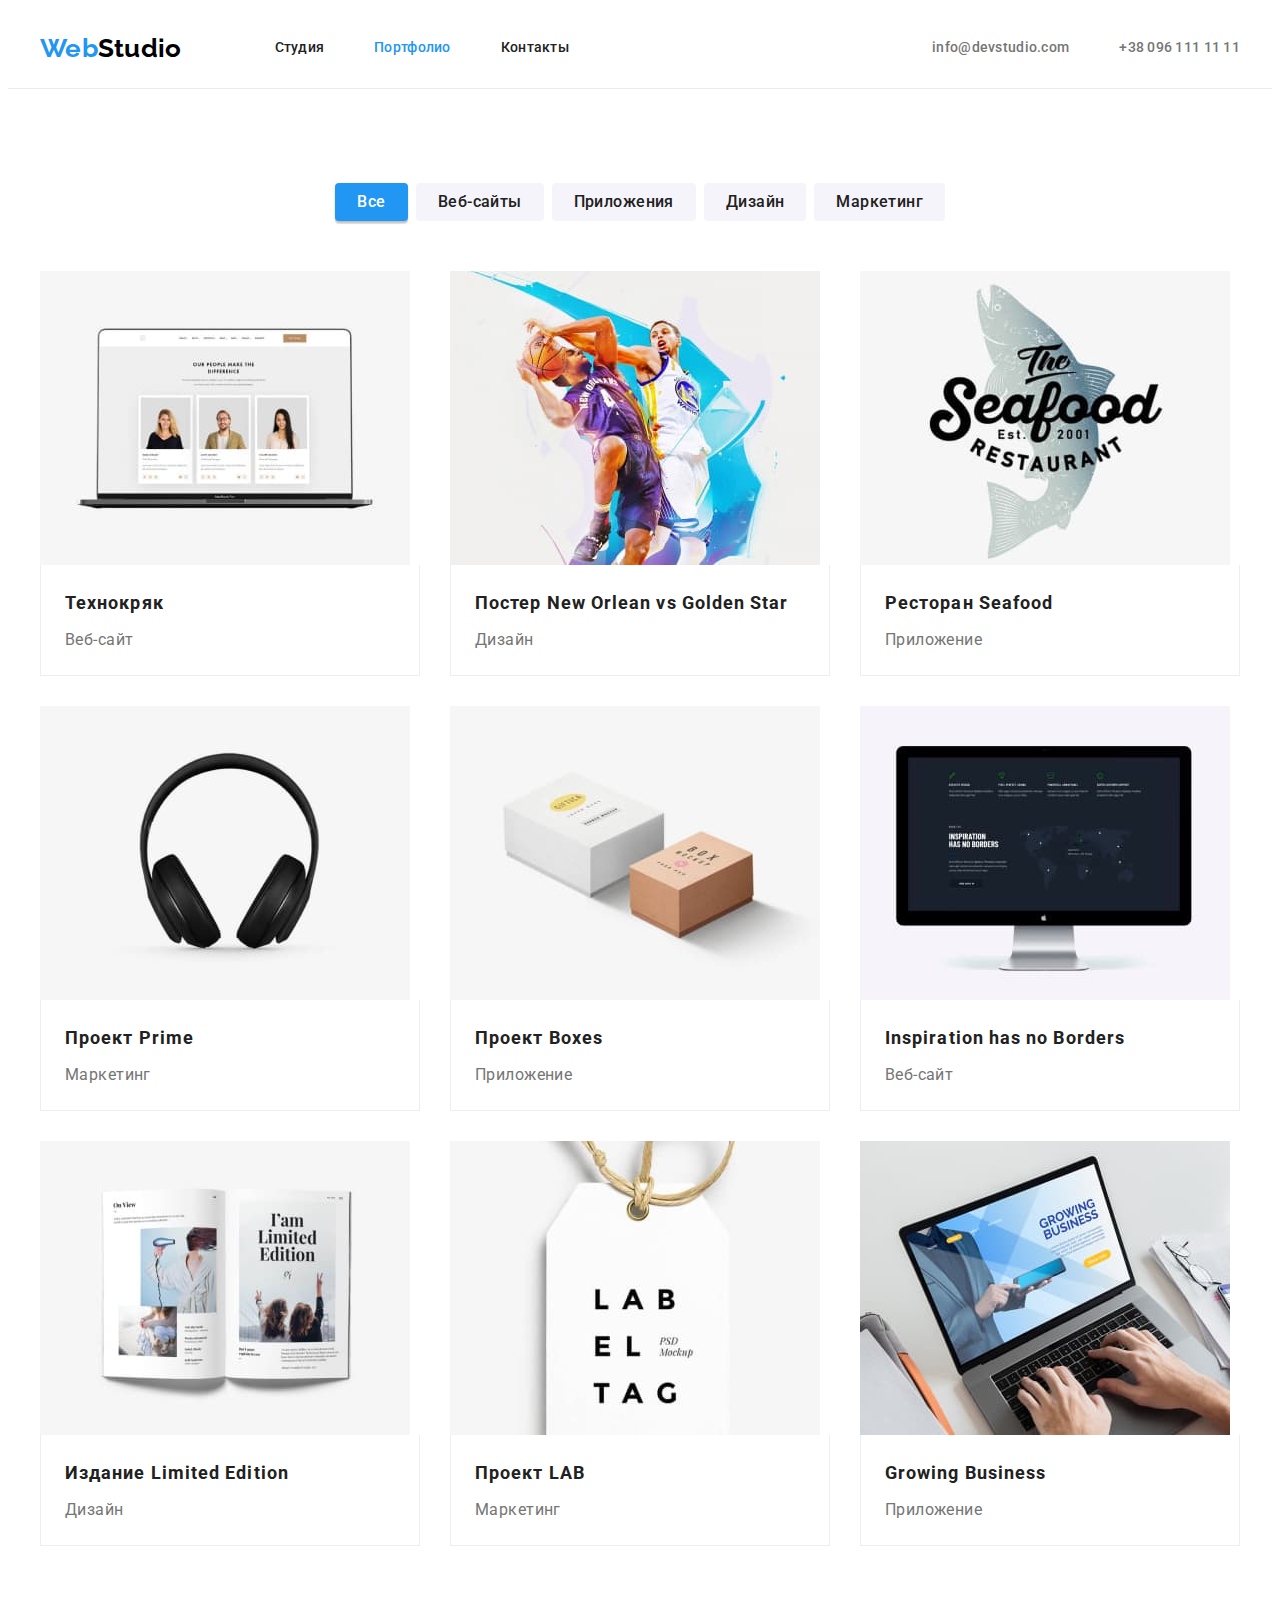
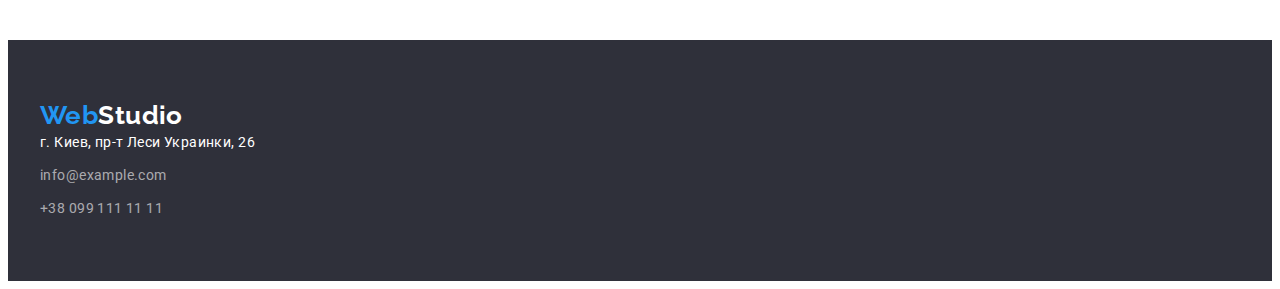
==== portfolio.html @ 8bc89516 "Initial commit" ====
<!DOCTYPE html>
<html lang="ru">
  <head>
    <meta charset="UTF-8" />
    <meta http-equiv="X-UA-Compatible" content="IE=edge" />
    <meta name="viewport" content="width=device-width, initial-scale=1.0" />
    <title>Портфолио</title>
    <!-- FONTS -->
    <link rel="preconnect" href="https://fonts.googleapis.com" />
    <link rel="preconnect" href="https://fonts.gstatic.com" crossorigin />
    <link
      href="https://fonts.googleapis.com/css2?family=Raleway:wght@700&family=Roboto:wght@400;500;700;900&display=swap"
      rel="stylesheet"
    />
    <!-- NORMALIZATION -->
    <link
      rel="stylesheet"
      href="https://cdnjs.cloudflare.com/ajax/libs/modern-normalize/1.1.0/modern-normalize.min.css"
      integrity="sha512-wpPYUAdjBVSE4KJnH1VR1HeZfpl1ub8YT/NKx4PuQ5NmX2tKuGu6U/JRp5y+Y8XG2tV+wKQpNHVUX03MfMFn9Q=="
      crossorigin="anonymous"
      referrerpolicy="no-referrer"
    />
    <!-- CSS -->
    <link rel="stylesheet" href="./css/styles.css" />
    <!-- JS -->
    <script src="./js/script.js" defer></script>
  </head>
  <body>
    <!-- HEADER -->
    <header class="header">
      <div class="container">
        <!-- NAVIGATION -->
        <nav class="header-nav">
          <a class="logo clean-link" href="./index.html" lang="en"
            ><span class="text-accent-light-color">Web</span>Studio</a
          >
          <ul class="pages-list unmarked-list">
            <li class="item studio-page">
              <a class="clean-link interactive-link" href="./index.html">Студия</a>
            </li>
            <li class="item portfolio-page">
              <a class="clean-link interactive-link text-accent-light-color" href="./portfolio.html"
                >Портфолио</a
              >
            </li>
            <li class="item contacts-page">
              <a class="clean-link interactive-link" href="">Контакты</a>
            </li>
          </ul>
        </nav>

        <!-- CONTACTS -->
        <ul class="header-contacts unmarked-list">
          <li class="item">
            <a class="mail-link clean-link interactive-link" href="mailto:info@devstudio.com"
              >info@devstudio.com</a
            >
          </li>
          <li class="item">
            <a class="phone-link clean-link interactive-link" href="tel:+380961111111"
              >+38 096 111 11 11</a
            >
          </li>
        </ul>
      </div>
    </header>

    <!-- MAIN -->
    <main>
      <!-- Portfolio section -->
      <section class="section-portfolio section">
        <div class="container">
          <!-- HERO -->
          <h1 hidden>Портфолио</h1>
          <!-- filters -->
          <ul class="filters-list unmarked-list">
            <li class="item filter-all">
              <button id="all-filter-button" class="button active-filter" type="button">Все</button>
            </li>

            <li class="item filter-sites">
              <button id="web-filter-button" class="button" type="button">Веб-сайты</button>
            </li>

            <li class="item filter-applications">
              <button id="app-filter-button" class="button" type="button">Приложения</button>
            </li>

            <li class="item filter-design">
              <button id="design-filter-button" class="button" type="button">Дизайн</button>
            </li>

            <li class="item filter-marketing">
              <button id="marketing-filter-button" class="button" type="button">Маркетинг</button>
            </li>
          </ul>
          <!-- Cards -->
          <ul class="portfolio-cards unmarked-list">
            <li class="card web-card">
              <a class="card-link clean-link" href="./">
                <div class="img-wrapper">
                  <img
                    class="card-img"
                    src="./images/portfolio/technocrack.jpg"
                    alt="Ноутбук с открытой страницой веб-сайта в браузере"
                    width="370"
                    height="294"
                  />
                </div>
                <div class="card-text-wrapper">
                  <h2 class="subtitle">Технокряк</h2>
                  <p class="description-type">Веб-сайт</p>
                </div>
              </a>
            </li>
            <li class="card design-card">
              <a class="card-link clean-link" href="./">
                <div class="img-wrapper">
                  <img
                    class="card-img"
                    src="./images/portfolio/basketball-players.jpg"
                    alt="Двое баскетболистов борются за мяч"
                    width="370"
                    height="294"
                  />
                </div>
                <div class="card-text-wrapper">
                  <h2 class="subtitle">Постер <span lang="en">New Orlean vs Golden Star</span></h2>
                  <p class="description-type">Дизайн</p>
                </div>
              </a>
            </li>
            <li class="card app-card">
              <a class="card-link clean-link" href="./">
                <div class="img-wrapper">
                  <img
                    class="card-img"
                    src="./images/portfolio/seafood.jpg"
                    alt="Название-логотип ресторана на фоне силуэта рыбы"
                    width="370"
                    height="294"
                  />
                </div>
                <div class="card-text-wrapper">
                  <h2 class="subtitle">Ресторан <span lang="en">Seafood</span></h2>
                  <p class="description-type">Приложение</p>
                </div>
              </a>
            </li>
            <li class="card marketing-card">
              <a class="card-link clean-link" href="./">
                <div class="img-wrapper">
                  <img
                    class="card-img"
                    src="./images/portfolio/headphones.jpg"
                    alt="Чёрные наушники"
                    width="370"
                    height="294"
                  />
                </div>
                <div class="card-text-wrapper">
                  <h2 class="subtitle">Проект <span lang="en">Prime</span></h2>
                  <p class="description-type">Маркетинг</p>
                </div>
              </a>
            </li>
            <li class="card app-card">
              <a class="card-link clean-link" href="./">
                <div class="img-wrapper">
                  <img
                    class="card-img"
                    src="./images/portfolio/boxes.jpg"
                    alt="Две коробки лежат на плоскости"
                    width="370"
                    height="294"
                  />
                </div>
                <div class="card-text-wrapper">
                  <h2 class="subtitle">Проект <span lang="en">Boxes</span></h2>
                  <p class="description-type">Приложение</p>
                </div>
              </a>
            </li>
            <li class="card web-card">
              <a class="card-link clean-link" href="./">
                <div class="img-wrapper">
                  <img
                    class="card-img"
                    src="./images/portfolio/no-borders.jpg"
                    alt="На мониторе отображается открытая страница веб-сайта"
                    width="370"
                    height="294"
                  />
                </div>
                <div class="card-text-wrapper">
                  <h2 class="subtitle" lang="en">Inspiration has no Borders</h2>
                  <p class="description-type">Веб-сайт</p>
                </div>
              </a>
            </li>
            <li class="card design-card">
              <a class="card-link clean-link" href="./">
                <div class="img-wrapper">
                  <img
                    class="card-img"
                    src="./images/portfolio/book.jpg"
                    alt="Разворот лежащей книги"
                    width="370"
                    height="294"
                  />
                </div>
                <div class="card-text-wrapper">
                  <h2 class="subtitle">Издание <span lang="en">Limited Edition</span></h2>
                  <p class="description-type">Дизайн</p>
                </div>
              </a>
            </li>
            <li class="card marketing-card">
              <a class="card-link clean-link" href="./">
                <div class="img-wrapper">
                  <img
                    class="card-img"
                    src="./images/portfolio/tag.jpg"
                    alt="Висящая бирка с английской надписью чёрным шрифтом"
                    width="370"
                    height="294"
                  />
                </div>
                <div class="card-text-wrapper">
                  <h2 class="subtitle">Проект <span lang="en">LAB</span></h2>
                  <p class="description-type">Маркетинг</p>
                </div>
              </a>
            </li>
            <li class="card app-card">
              <a class="card-link clean-link" href="./">
                <div class="img-wrapper">
                  <img
                    class="card-img"
                    src="./images/portfolio/growing-business.jpg"
                    alt="Человек работает в приложении за ноутбуком"
                    width="370"
                    height="294"
                  />
                </div>
                <div class="card-text-wrapper">
                  <h2 class="subtitle" lang="en">Growing Business</h2>
                  <p class="description-type">Приложение</p>
                </div>
              </a>
            </li>
          </ul>
        </div>
      </section>
    </main>

    <!-- FOOTER -->
    <footer class="footer">
      <div class="container">
        <a class="logo clean-link" href="./index.html" lang="en"
          ><span class="text-accent-light-color">Web</span
          ><span class="text-accent-light">Studio</span></a
        >

        <address class="footer-address">
          <ul class="addresses-list unmarked-list">
            <li class="item address-geo">
              <a
                class="clean-link interactive-link text-accent-light"
                href="https://tinyurl.com/yckhjt74"
                target="_blank"
                rel="noopener noreferrer"
              >
                г. Киев, пр-т Леси Украинки, 26
              </a>
            </li>
            <li class="item address-mail">
              <a class="clean-link interactive-link" href="mailto:info@example.com"
                >info@example.com</a
              >
            </li>
            <li class="item address-phone">
              <a class="clean-link interactive-link" href="tel:+380991111111">+38 099 111 11 11</a>
            </li>
          </ul>
        </address>
      </div>
    </footer>
  </body>
</html>
---- css/styles.css ----
/* VARIABLES */

:root {
  --font-family-main: 'Roboto', sans-serif;
  --font-family-secondary: 'Raleway', sans-serif;
  --font-regular: 400;
  --font-medium: 500;
  --font-bold: 700;
  --font-black: 900;

  --items-default-margin: 30px;
  --sections-default-tb-padding: 94px;

  --primary-light-color: #fff;
  --primary-dark-color: #212121;
  --secondary-dark-color: #757575;
  --background-light-color: #f5f4fa;
  --background-dark-color: #2f303a;
  --accent-light-color: #2196f3;
  --accent-dark-color: #000;
  --hero-button-hover-color: #188ce8;
}

/* GLOBAL INHERITANCE */

body {
  font-family: var(--font-family-main);
  font-weight: var(--font-regular);
  font-size: 14px;
  line-height: 1.72;
  letter-spacing: 0.03em;

  background-color: var(--primary-light-color);
  color: var(--secondary-dark-color);
}

/* RESETTERS */

.unmarked-list {
  list-style: none;
}

.clean-link {
  text-decoration: none;
  font-style: normal;

  color: inherit;
}

p,
h1,
h2,
h3,
h4,
h5,
h6,
ul {
  margin: 0;
  padding: 0;
}

img {
  display: block;
  height: auto;
  max-width: 100%;
}

/* GLOBAL */

.button {
  font-family: inherit;
  font-weight: var(--font-medium);
  font-size: 16px;
  line-height: 1.625;
  letter-spacing: inherit;

  border-radius: 4px;
  min-width: 73px;
  padding: 6px 22px;

  background-color: var(--background-light-color);
  border-width: 0px;
  color: var(--primary-dark-color);
}

.active-filter,
.button:hover,
.button:focus {
  background-color: var(--accent-light-color);
  box-shadow: 0px 3px 1px rgba(0, 0, 0, 0.1), 0px 1px 2px rgba(0, 0, 0, 0.08),
    0px 2px 2px rgba(0, 0, 0, 0.12);
  color: var(--primary-light-color);

  cursor: pointer;
}

.container {
  width: 1200px;
  margin: 0 auto;
  padding: 0 15px;
}

.interactive-link:hover,
.interactive-link:focus {
  color: var(--accent-light-color);
}

.hidden {
  display: none;
}

.logo {
  font-family: var(--font-family-secondary);
  font-weight: var(--font-bold);
  font-size: 26px;
  line-height: 1.17;

  color: var(--accent-dark-color);
}

.section {
  padding: var(--sections-default-tb-padding) 0;
}

.title {
  font-weight: var(--font-bold);
  font-size: 36px;
  line-height: 1.17;

  text-align: center;
  margin-bottom: 50px;

  color: var(--primary-dark-color);
}

.text-accent-light-color {
  color: var(--accent-light-color);
}

.text-accent-light {
  color: var(--primary-light-color);
}

/* HEADER */

.header {
  font-weight: var(--font-medium);
  line-height: 1.14;
  letter-spacing: 0.02em;

  border-bottom: 1px solid #ececec;
}

.header .container {
  display: flex;
  align-items: center;
}

.header-nav,
.pages-list,
.header-contacts {
  align-items: center;
  display: flex;
}

.header .logo {
  margin-right: 93px;
  margin-bottom: 0;
}

.pages-list .item:not(:last-child),
.header-contacts .item:not(:last-child) {
  margin-right: 50px;
}

.header-contacts {
  margin-left: auto;
}

.pages-list {
  color: var(--primary-dark-color);
}

.pages-list .clean-link,
.header-contacts .clean-link {
  display: block;
  padding: 32px 0;
}

/* FOOTER */

.footer {
  padding: 60px 0;

  background-color: var(--background-dark-color);
}

.footer-address {
  line-height: 1.71;
}

.address-mail,
.address-phone {
  color: #ffffff99;
}

.address-geo,
.address-mail {
  margin-bottom: 9px;
}

/* MAIN PAGE STYLES */

/* hero section */

.section-hero {
  text-align: center;
  padding: 200px 0;

  background-color: var(--background-dark-color);
  color: var(--primary-light-color);
}

.hero-title {
  font-weight: var(--font-black);
  font-size: 44px;
  line-height: 1.36;
  letter-spacing: 0.06em;
  text-transform: uppercase;

  margin: 0 auto 30px;
  max-width: 696px;
}

.section-hero .button {
  font-weight: var(--font-bold);
  line-height: 1.875;
  letter-spacing: 0.06em;

  padding: 10px 32px;

  background-color: var(--accent-light-color);
  box-shadow: 0px 4px 4px rgba(0, 0, 0, 0.15);
  color: var(--primary-light-color);
}

.section-hero .button:hover,
.section-hero .button:focus {
  background: var(--hero-button-hover-color);
}

/* advantages section */

.advantages-list {
  display: flex;
}

.advantages-list .item {
  /* max-width: 270px; */
  flex-basis: calc((100% - var(--items-default-margin)) / 4);
}

.advantages-list .item:not(:last-child) {
  margin-right: var(--items-default-margin);
}

.section-advantages .subtitle {
  font-weight: var(--font-bold);
  font-size: 14px;
  line-height: 1.17;

  text-transform: uppercase;
  margin-bottom: 10px;

  color: var(--primary-dark-color);
}

/* our work section */

.section-our-work {
  padding-top: 0;
}

.our-work-list {
  display: flex;
}

.our-work-list .item:not(:last-child) {
  margin-right: var(--items-default-margin);
}

/* team section */

.section-team {
  font-size: 16px;
  line-height: 1.17;
  text-align: center;

  background-color: var(--background-light-color);
}

.team-list {
  display: flex;
}

.team-list .card-person:not(:last-child) {
  margin-right: var(--items-default-margin);
}

.card-person {
  box-shadow: 0px 1px 3px rgba(0, 0, 0, 0.12), 0px 1px 1px rgba(0, 0, 0, 0.14),
    0px 2px 1px rgba(0, 0, 0, 0.2);
  border-radius: 0px 0px 4px 4px;
  background-color: var(--primary-light-color);
}

.card-person .subtitle {
  font-weight: var(--font-medium);
  font-size: inherit;

  margin-bottom: 10px;

  color: var(--primary-dark-color);
}

.card-person .card-text-wrapper {
  padding: 30px 15px;
}

/* PORTFOLIO PAGE STYLES */

.section-portfolio.section {
  margin: 0;
  padding: 94px 0;
}

.filters-list {
  display: flex;
  justify-content: center;
  margin-bottom: 50px;
}

.filters-list .item:not(:last-child) {
  margin-right: 8px;
}

.portfolio-cards {
  display: flex;
  flex-wrap: wrap;
  margin-top: calc(var(--items-default-margin) * -1);
  margin-left: calc(var(--items-default-margin) * -1);
}

.portfolio-cards .card {
  margin-top: var(--items-default-margin);
  margin-left: var(--items-default-margin);
  flex-basis: calc(100% / 3 - var(--items-default-margin));
}

.portfolio-cards .card-text-wrapper {
  padding: 20px 24px;

  border-right: 1px solid #eee;
  border-bottom: 1px solid #eee;
  border-left: 1px solid #eee;
}

.portfolio-cards .subtitle {
  font-weight: var(--font-bold);
  font-size: 18px;
  line-height: 2;
  letter-spacing: 0.06em;

  margin-bottom: 4px;

  color: var(--primary-dark-color);
}

.description-type {
  font-size: 16px;
  line-height: 1.875;
}
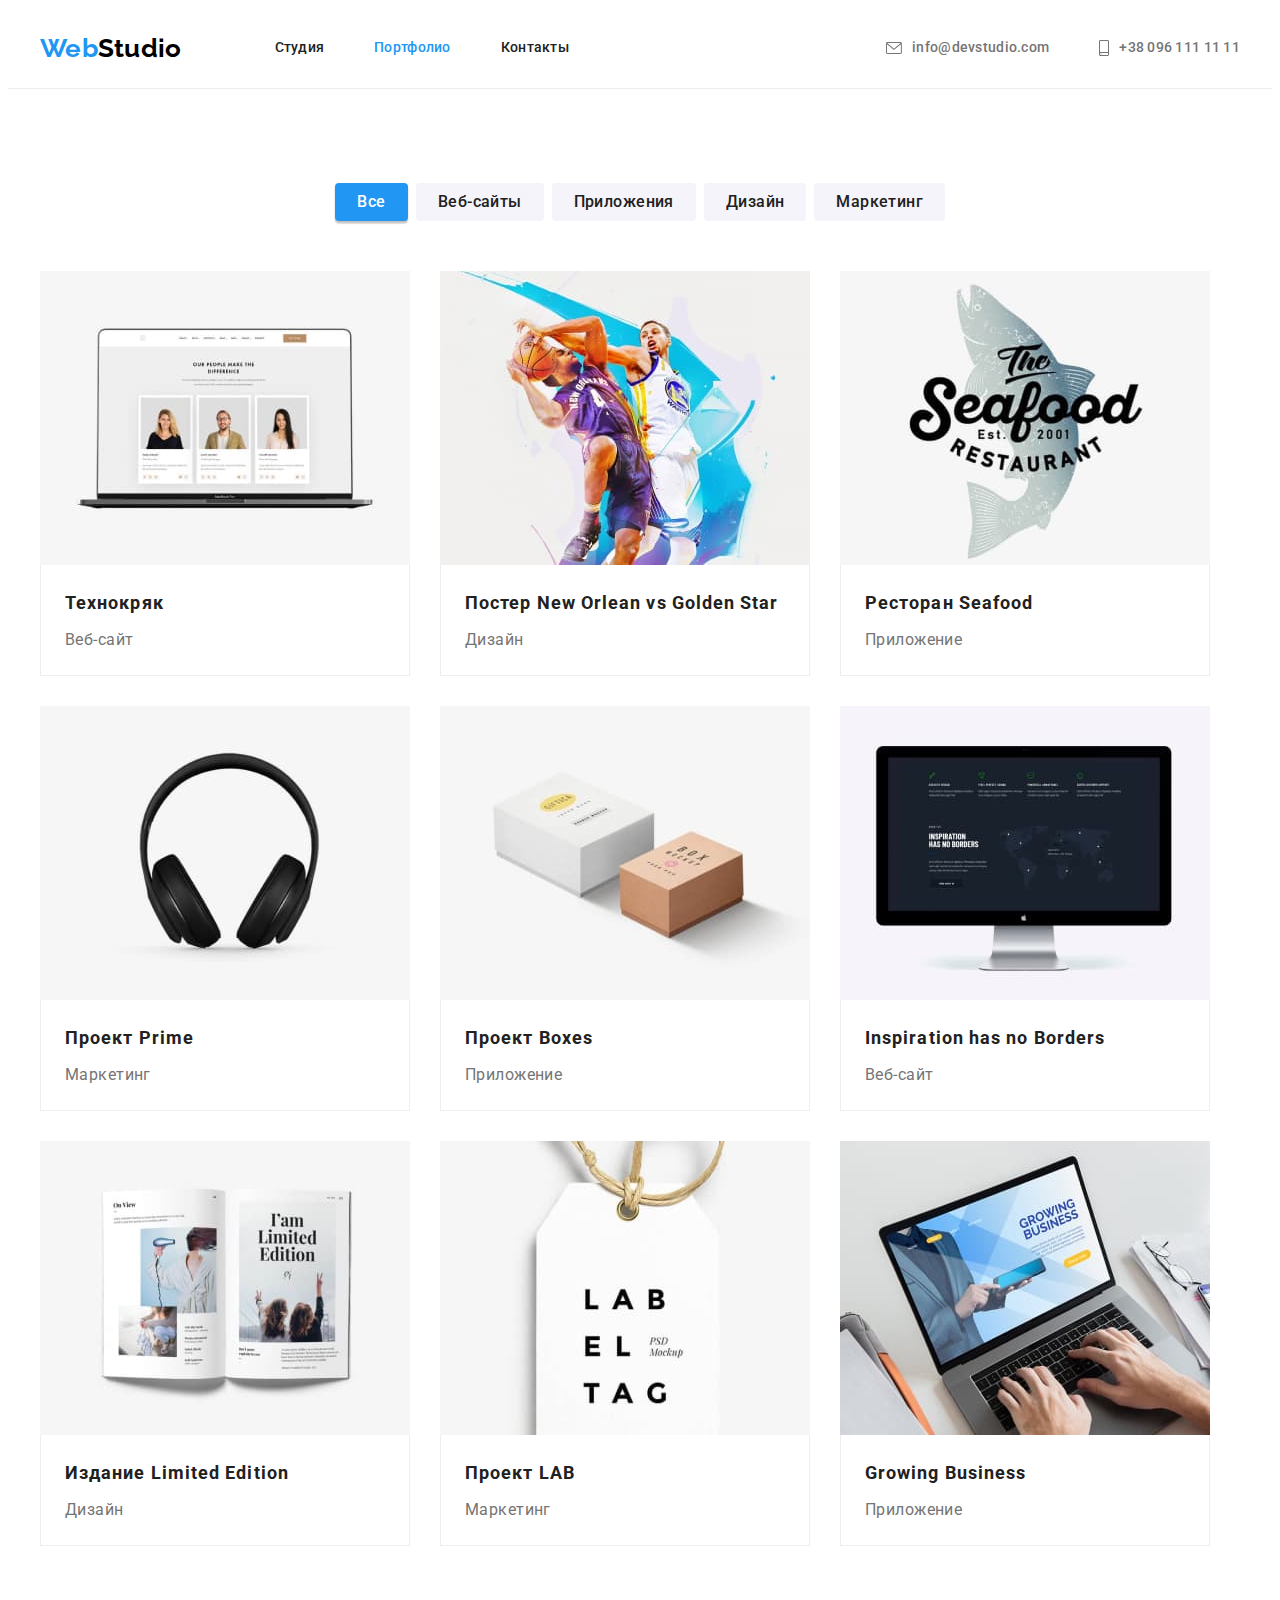
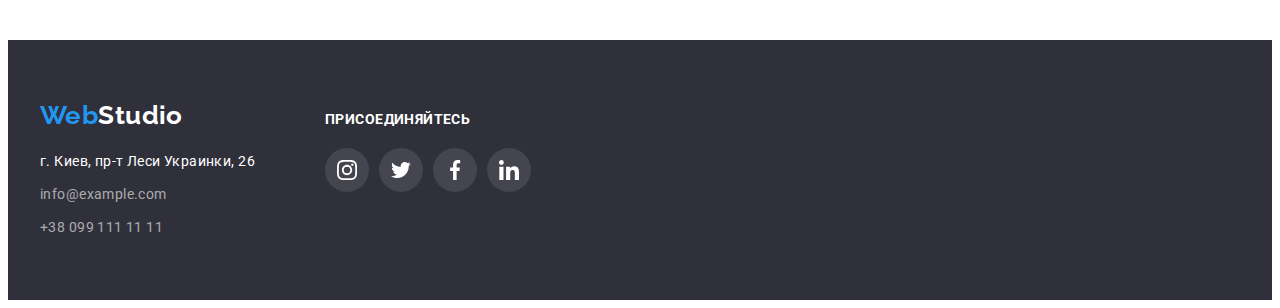
==== commit 08646938: "Final polishing done" ====
--- a/portfolio.html
+++ b/portfolio.html
@@ -28,36 +28,50 @@
   <body>
     <!-- HEADER -->
     <header class="header">
-      <div class="container">
+      <div class="container flex-vh-centred">
         <!-- NAVIGATION -->
-        <nav class="header-nav">
-          <a class="logo clean-link" href="./index.html" lang="en"
+        <nav class="header-nav flex-vh-centred">
+          <a class="logo link-clean" href="./index.html" lang="en"
             ><span class="text-accent-light-color">Web</span>Studio</a
           >
-          <ul class="pages-list unmarked-list">
+          <ul class="list-pages list-unmarked flex-vh-centred">
             <li class="item studio-page">
-              <a class="clean-link interactive-link" href="./index.html">Студия</a>
-            </li>
-            <li class="item portfolio-page">
-              <a class="clean-link interactive-link text-accent-light-color" href="./portfolio.html"
+              <a class="link-clean link-interactive" href="./index.html"
+                >Студия</a
+              >
+            </li>
+
+            <li class="item portfolio-page text-accent-light-color">
+              <a class="link-clean link-interactive" href="./portfolio.html"
                 >Портфолио</a
               >
             </li>
             <li class="item contacts-page">
-              <a class="clean-link interactive-link" href="">Контакты</a>
+              <a class="link-clean link-interactive" href="">Контакты</a>
             </li>
           </ul>
         </nav>
 
         <!-- CONTACTS -->
-        <ul class="header-contacts unmarked-list">
+        <ul class="list-contacts list-unmarked flex-vh-centred">
           <li class="item">
-            <a class="mail-link clean-link interactive-link" href="mailto:info@devstudio.com"
+            <a
+              class="mail-link link-clean link-interactive"
+              href="mailto:info@devstudio.com"
+            >
+              <svg width="16" height="12" class="icon">
+                <use href="./images/decoration/icons.svg#envelope"></use></svg
               >info@devstudio.com</a
             >
           </li>
+
           <li class="item">
-            <a class="phone-link clean-link interactive-link" href="tel:+380961111111"
+            <a
+              class="phone-link link-clean link-interactive"
+              href="tel:+380961111111"
+            >
+              <svg width="10" height="16" class="icon">
+                <use href="./images/decoration/icons.svg#phone"></use></svg
               >+38 096 111 11 11</a
             >
           </li>
@@ -73,35 +87,49 @@
           <!-- HERO -->
           <h1 hidden>Портфолио</h1>
           <!-- filters -->
-          <ul class="filters-list unmarked-list">
+          <ul class="list-filters list-unmarked flex-h-centred">
             <li class="item filter-all">
-              <button id="all-filter-button" class="button active-filter" type="button">Все</button>
+              <button
+                id="all-filter-button"
+                class="button active-filter"
+                type="button"
+              >
+                Все
+              </button>
             </li>
 
             <li class="item filter-sites">
-              <button id="web-filter-button" class="button" type="button">Веб-сайты</button>
+              <button id="web-filter-button" class="button" type="button">
+                Веб-сайты
+              </button>
             </li>
 
             <li class="item filter-applications">
-              <button id="app-filter-button" class="button" type="button">Приложения</button>
+              <button id="app-filter-button" class="button" type="button">
+                Приложения
+              </button>
             </li>
 
             <li class="item filter-design">
-              <button id="design-filter-button" class="button" type="button">Дизайн</button>
+              <button id="design-filter-button" class="button" type="button">
+                Дизайн
+              </button>
             </li>
 
             <li class="item filter-marketing">
-              <button id="marketing-filter-button" class="button" type="button">Маркетинг</button>
+              <button id="marketing-filter-button" class="button" type="button">
+                Маркетинг
+              </button>
             </li>
           </ul>
           <!-- Cards -->
-          <ul class="portfolio-cards unmarked-list">
+          <ul class="list-portfolio list-unmarked">
             <li class="card web-card">
-              <a class="card-link clean-link" href="./">
-                <div class="img-wrapper">
-                  <img
-                    class="card-img"
-                    src="./images/portfolio/technocrack.jpg"
+              <a class="card-link link-clean" href="./">
+                <div class="img-wrapper">
+                  <img
+                    class="img-card"
+                    src="./images/content/portfolio/technocrack.jpg"
                     alt="Ноутбук с открытой страницой веб-сайта в браузере"
                     width="370"
                     height="294"
@@ -114,45 +142,49 @@
               </a>
             </li>
             <li class="card design-card">
-              <a class="card-link clean-link" href="./">
-                <div class="img-wrapper">
-                  <img
-                    class="card-img"
-                    src="./images/portfolio/basketball-players.jpg"
+              <a class="card-link link-clean" href="./">
+                <div class="img-wrapper">
+                  <img
+                    class="img-card"
+                    src="./images/content/portfolio/basketball-players.jpg"
                     alt="Двое баскетболистов борются за мяч"
                     width="370"
                     height="294"
                   />
                 </div>
                 <div class="card-text-wrapper">
-                  <h2 class="subtitle">Постер <span lang="en">New Orlean vs Golden Star</span></h2>
+                  <h2 class="subtitle">
+                    Постер <span lang="en">New Orlean vs Golden Star</span>
+                  </h2>
                   <p class="description-type">Дизайн</p>
                 </div>
               </a>
             </li>
             <li class="card app-card">
-              <a class="card-link clean-link" href="./">
-                <div class="img-wrapper">
-                  <img
-                    class="card-img"
-                    src="./images/portfolio/seafood.jpg"
+              <a class="card-link link-clean" href="./">
+                <div class="img-wrapper">
+                  <img
+                    class="img-card"
+                    src="./images/content/portfolio/seafood.jpg"
                     alt="Название-логотип ресторана на фоне силуэта рыбы"
                     width="370"
                     height="294"
                   />
                 </div>
                 <div class="card-text-wrapper">
-                  <h2 class="subtitle">Ресторан <span lang="en">Seafood</span></h2>
+                  <h2 class="subtitle">
+                    Ресторан <span lang="en">Seafood</span>
+                  </h2>
                   <p class="description-type">Приложение</p>
                 </div>
               </a>
             </li>
             <li class="card marketing-card">
-              <a class="card-link clean-link" href="./">
-                <div class="img-wrapper">
-                  <img
-                    class="card-img"
-                    src="./images/portfolio/headphones.jpg"
+              <a class="card-link link-clean" href="./">
+                <div class="img-wrapper">
+                  <img
+                    class="img-card"
+                    src="./images/content/portfolio/headphones.jpg"
                     alt="Чёрные наушники"
                     width="370"
                     height="294"
@@ -165,11 +197,11 @@
               </a>
             </li>
             <li class="card app-card">
-              <a class="card-link clean-link" href="./">
-                <div class="img-wrapper">
-                  <img
-                    class="card-img"
-                    src="./images/portfolio/boxes.jpg"
+              <a class="card-link link-clean" href="./">
+                <div class="img-wrapper">
+                  <img
+                    class="img-card"
+                    src="./images/content/portfolio/boxes.jpg"
                     alt="Две коробки лежат на плоскости"
                     width="370"
                     height="294"
@@ -182,11 +214,11 @@
               </a>
             </li>
             <li class="card web-card">
-              <a class="card-link clean-link" href="./">
-                <div class="img-wrapper">
-                  <img
-                    class="card-img"
-                    src="./images/portfolio/no-borders.jpg"
+              <a class="card-link link-clean" href="./">
+                <div class="img-wrapper">
+                  <img
+                    class="img-card"
+                    src="./images/content/portfolio/no-borders.jpg"
                     alt="На мониторе отображается открытая страница веб-сайта"
                     width="370"
                     height="294"
@@ -199,28 +231,30 @@
               </a>
             </li>
             <li class="card design-card">
-              <a class="card-link clean-link" href="./">
-                <div class="img-wrapper">
-                  <img
-                    class="card-img"
-                    src="./images/portfolio/book.jpg"
+              <a class="card-link link-clean" href="./">
+                <div class="img-wrapper">
+                  <img
+                    class="img-card"
+                    src="./images/content/portfolio/book.jpg"
                     alt="Разворот лежащей книги"
                     width="370"
                     height="294"
                   />
                 </div>
                 <div class="card-text-wrapper">
-                  <h2 class="subtitle">Издание <span lang="en">Limited Edition</span></h2>
+                  <h2 class="subtitle">
+                    Издание <span lang="en">Limited Edition</span>
+                  </h2>
                   <p class="description-type">Дизайн</p>
                 </div>
               </a>
             </li>
             <li class="card marketing-card">
-              <a class="card-link clean-link" href="./">
-                <div class="img-wrapper">
-                  <img
-                    class="card-img"
-                    src="./images/portfolio/tag.jpg"
+              <a class="card-link link-clean" href="./">
+                <div class="img-wrapper">
+                  <img
+                    class="img-card"
+                    src="./images/content/portfolio/tag.jpg"
                     alt="Висящая бирка с английской надписью чёрным шрифтом"
                     width="370"
                     height="294"
@@ -233,11 +267,11 @@
               </a>
             </li>
             <li class="card app-card">
-              <a class="card-link clean-link" href="./">
-                <div class="img-wrapper">
-                  <img
-                    class="card-img"
-                    src="./images/portfolio/growing-business.jpg"
+              <a class="card-link link-clean" href="./">
+                <div class="img-wrapper">
+                  <img
+                    class="img-card"
+                    src="./images/content/portfolio/growing-business.jpg"
                     alt="Человек работает в приложении за ноутбуком"
                     width="370"
                     height="294"
@@ -257,33 +291,98 @@
     <!-- FOOTER -->
     <footer class="footer">
       <div class="container">
-        <a class="logo clean-link" href="./index.html" lang="en"
-          ><span class="text-accent-light-color">Web</span
-          ><span class="text-accent-light">Studio</span></a
-        >
-
-        <address class="footer-address">
-          <ul class="addresses-list unmarked-list">
-            <li class="item address-geo">
+        <div class="address-container">
+          <a class="logo link-clean" href="./index.html" lang="en"
+            ><span class="text-accent-light-color">Web</span
+            ><span class="text-accent-light">Studio</span></a
+          >
+
+          <address class="address-footer">
+            <ul class="addresses-list list-unmarked">
+              <li class="item address-geo">
+                <a
+                  class="link-clean link-interactive text-accent-light"
+                  href="https://tinyurl.com/yckhjt74"
+                  target="_blank"
+                  rel="noopener noreferrer"
+                >
+                  г. Киев, пр-т Леси Украинки, 26
+                </a>
+              </li>
+              <li class="item address-mail">
+                <a
+                  class="link-clean link-interactive"
+                  href="mailto:info@example.com"
+                  >info@example.com</a
+                >
+              </li>
+              <li class="item address-phone">
+                <a class="link-clean link-interactive" href="tel:+380991111111"
+                  >+38 099 111 11 11</a
+                >
+              </li>
+            </ul>
+          </address>
+        </div>
+
+        <div class="follow-us-container">
+          <h2 class="subtitle">Присоединяйтесь</h2>
+          <ul class="list-socials list-unmarked">
+            <li class="item">
               <a
-                class="clean-link interactive-link text-accent-light"
-                href="https://tinyurl.com/yckhjt74"
+                href="https://www.instagram.com"
+                class="link-clean"
                 target="_blank"
                 rel="noopener noreferrer"
               >
-                г. Киев, пр-т Леси Украинки, 26
-              </a>
-            </li>
-            <li class="item address-mail">
-              <a class="clean-link interactive-link" href="mailto:info@example.com"
-                >info@example.com</a
-              >
-            </li>
-            <li class="item address-phone">
-              <a class="clean-link interactive-link" href="tel:+380991111111">+38 099 111 11 11</a>
+                <svg class="icon" width="20" height="20">
+                  <use
+                    href="./images/decoration/icons.svg#logo-instagram"
+                  ></use>
+                </svg>
+              </a>
+            </li>
+
+            <li class="item">
+              <a
+                href="https://www.twitter.com"
+                class="link-clean"
+                target="_blank"
+                rel="noopener noreferrer"
+              >
+                <svg class="icon" width="20" height="20">
+                  <use href="./images/decoration/icons.svg#logo-twitter"></use>
+                </svg>
+              </a>
+            </li>
+
+            <li class="item">
+              <a
+                href="https://www.facebook.com"
+                class="link-clean"
+                target="_blank"
+                rel="noopener noreferrer"
+              >
+                <svg class="icon" width="20" height="20">
+                  <use href="./images/decoration/icons.svg#logo-facebook"></use>
+                </svg>
+              </a>
+            </li>
+
+            <li class="item">
+              <a
+                href="https://www.linkedin.com"
+                class="link-clean"
+                target="_blank"
+                rel="noopener noreferrer"
+              >
+                <svg class="icon" width="20" height="20">
+                  <use href="./images/decoration/icons.svg#logo-linkedin"></use>
+                </svg>
+              </a>
             </li>
           </ul>
-        </address>
+        </div>
       </div>
     </footer>
   </body>
--- a/css/styles.css
+++ b/css/styles.css
@@ -1,13 +1,14 @@
 /* VARIABLES */
 
 :root {
-  --font-family-main: 'Roboto', sans-serif;
-  --font-family-secondary: 'Raleway', sans-serif;
+  --font-family-main: "Roboto", sans-serif;
+  --font-family-secondary: "Raleway", sans-serif;
   --font-regular: 400;
   --font-medium: 500;
   --font-bold: 700;
   --font-black: 900;
 
+  --container-width: 1200px;
   --items-default-margin: 30px;
   --sections-default-tb-padding: 94px;
 
@@ -19,6 +20,9 @@
   --accent-light-color: #2196f3;
   --accent-dark-color: #000;
   --hero-button-hover-color: #188ce8;
+  --hero-background-color: #c4c4c4;
+  --icons-logo-main-color: #afb1b8;
+  --icons-logo-secondary-color: #fff;
 }
 
 /* GLOBAL INHERITANCE */
@@ -36,11 +40,11 @@
 
 /* RESETTERS */
 
-.unmarked-list {
+.list-unmarked {
   list-style: none;
 }
 
-.clean-link {
+.link-clean {
   text-decoration: none;
   font-style: normal;
 
@@ -95,13 +99,34 @@
 }
 
 .container {
-  width: 1200px;
+  width: var(--container-width);
   margin: 0 auto;
   padding: 0 15px;
 }
 
-.interactive-link:hover,
-.interactive-link:focus {
+.link-clean:hover {
+  cursor: pointer;
+}
+
+.list-advantages .icon-wrapper,
+.list-socials .link-clean,
+.list-clients .link-clean,
+.list-contacts .link-clean,
+.list-pages .link-clean,
+.list-socials,
+.flex-vh-centred {
+  display: flex;
+  align-items: center;
+  justify-content: center;
+}
+
+.flex-h-centred {
+  display: flex;
+  justify-content: center;
+}
+
+.link-interactive:hover,
+.link-interactive:focus {
   color: var(--accent-light-color);
 }
 
@@ -118,6 +143,32 @@
   color: var(--accent-dark-color);
 }
 
+.list-socials {
+  justify-content: space-between;
+  flex-wrap: wrap;
+}
+
+.list-socials .link-clean {
+  justify-content: center;
+  width: 44px;
+  height: 44px;
+
+  border-radius: 50%;
+}
+
+.list-socials .item {
+  margin-right: 10px;
+}
+
+.list-socials .link-clean:hover,
+.list-socials .link-clean:focus {
+  background-color: var(--accent-light-color);
+}
+
+.list-socials .icon {
+  fill: currentColor;
+}
+
 .section {
   padding: var(--sections-default-tb-padding) 0;
 }
@@ -151,40 +202,35 @@
   border-bottom: 1px solid #ececec;
 }
 
-.header .container {
-  display: flex;
-  align-items: center;
-}
-
-.header-nav,
-.pages-list,
-.header-contacts {
-  align-items: center;
-  display: flex;
-}
-
 .header .logo {
   margin-right: 93px;
   margin-bottom: 0;
 }
 
-.pages-list .item:not(:last-child),
-.header-contacts .item:not(:last-child) {
+.list-pages {
+  color: var(--primary-dark-color);
+}
+
+.list-contacts {
+  margin-left: auto;
+}
+
+.list-pages .item:not(:last-child),
+.list-contacts .item:not(:last-child) {
   margin-right: 50px;
 }
 
-.header-contacts {
-  margin-left: auto;
-}
-
-.pages-list {
-  color: var(--primary-dark-color);
-}
-
-.pages-list .clean-link,
-.header-contacts .clean-link {
-  display: block;
+.list-pages .link-clean,
+.list-contacts .link-clean {
   padding: 32px 0;
+  white-space: nowrap;
+}
+
+.list-contacts .icon {
+  flex-shrink: 0;
+  margin-right: 10px;
+
+  fill: currentColor;
 }
 
 /* FOOTER */
@@ -195,7 +241,21 @@
   background-color: var(--background-dark-color);
 }
 
-.footer-address {
+.footer > .container {
+  display: flex;
+  align-items: flex-start;
+}
+
+.address-container {
+  margin-right: 70px;
+}
+
+.footer .logo {
+  display: inline-block;
+  margin-bottom: 20px;
+}
+
+.address-footer {
   line-height: 1.71;
 }
 
@@ -209,6 +269,24 @@
   margin-bottom: 9px;
 }
 
+.follow-us-container {
+  padding-top: 12px;
+
+  color: var(--primary-light-color);
+}
+
+.follow-us-container .subtitle {
+  font-size: 14px;
+  line-height: 1.14;
+  text-transform: uppercase;
+
+  margin-bottom: 20px;
+}
+
+.follow-us-container .link-clean {
+  background-color: #ffffff1a;
+}
+
 /* MAIN PAGE STYLES */
 
 /* hero section */
@@ -216,8 +294,20 @@
 .section-hero {
   text-align: center;
   padding: 200px 0;
-
-  background-color: var(--background-dark-color);
+  margin: 0 auto;
+  min-width: var(--container-width);
+  max-width: 1600px;
+
+  background-color: var(--hero-background-color);
+  background-image: linear-gradient(
+      rgba(47, 48, 58, 0.4),
+      rgba(47, 48, 58, 0.4)
+    ),
+    url(../images/decoration/hero-bg.jpg);
+  background-clip: border-box;
+  background-repeat: no-repeat;
+  background-position: center;
+
   color: var(--primary-light-color);
 }
 
@@ -251,17 +341,23 @@
 
 /* advantages section */
 
-.advantages-list {
-  display: flex;
-}
-
-.advantages-list .item {
+.list-advantages .item {
   /* max-width: 270px; */
   flex-basis: calc((100% - var(--items-default-margin)) / 4);
 }
 
-.advantages-list .item:not(:last-child) {
+.list-advantages .item:not(:last-child) {
   margin-right: var(--items-default-margin);
+}
+
+.list-advantages .icon-wrapper {
+  justify-content: center;
+  width: 100%;
+  height: 120px;
+  margin-bottom: 30px;
+
+  border-radius: 4px;
+  background-color: var(--background-light-color);
 }
 
 .section-advantages .subtitle {
@@ -281,11 +377,7 @@
   padding-top: 0;
 }
 
-.our-work-list {
-  display: flex;
-}
-
-.our-work-list .item:not(:last-child) {
+.list-our-work .item:not(:last-child) {
   margin-right: var(--items-default-margin);
 }
 
@@ -299,11 +391,7 @@
   background-color: var(--background-light-color);
 }
 
-.team-list {
-  display: flex;
-}
-
-.team-list .card-person:not(:last-child) {
+.list-team .card-person:not(:last-child) {
   margin-right: var(--items-default-margin);
 }
 
@@ -323,8 +411,53 @@
   color: var(--primary-dark-color);
 }
 
-.card-person .card-text-wrapper {
-  padding: 30px 15px;
+.card-person .description-wrapper {
+  padding: 30px 32px;
+}
+
+.card-person .description {
+  margin-bottom: 16px;
+}
+
+.card-person .list-socials {
+  margin-right: -10px;
+}
+.card-person .list-socials .link-clean {
+  color: var(--icons-logo-main-color);
+}
+
+.card-person .list-socials .link-clean:hover,
+.card-person .list-socials .link-clean:focus {
+  color: var(--icons-logo-secondary-color);
+}
+
+/* regular clients section */
+
+.list-clients .item {
+  flex-basis: calc((100% - var(--items-default-margin)) / 6);
+}
+
+.list-clients .item:not(:last-child) {
+  margin-right: var(--items-default-margin);
+}
+
+.list-clients .link-clean {
+  justify-content: center;
+  height: 92px;
+
+  border: 1px solid var(--icons-logo-main-color);
+  border-radius: 4px;
+  color: var(--icons-logo-main-color);
+}
+
+.list-clients .link-clean:hover,
+.list-clients .link-clean:focus {
+  border-color: var(--accent-light-color);
+  color: var(--accent-light-color);
+}
+
+.list-clients .icon {
+  fill: currentColor;
 }
 
 /* PORTFOLIO PAGE STYLES */
@@ -334,30 +467,40 @@
   padding: 94px 0;
 }
 
-.filters-list {
-  display: flex;
-  justify-content: center;
+.list-filters {
   margin-bottom: 50px;
 }
 
-.filters-list .item:not(:last-child) {
+.list-filters .item:not(:last-child) {
   margin-right: 8px;
 }
 
-.portfolio-cards {
+.list-portfolio {
   display: flex;
   flex-wrap: wrap;
   margin-top: calc(var(--items-default-margin) * -1);
   margin-left: calc(var(--items-default-margin) * -1);
 }
 
-.portfolio-cards .card {
+.list-portfolio .card {
   margin-top: var(--items-default-margin);
   margin-left: var(--items-default-margin);
-  flex-basis: calc(100% / 3 - var(--items-default-margin));
-}
-
-.portfolio-cards .card-text-wrapper {
+  width: calc(100% / 3 - var(--items-default-margin));
+  max-width: max-content;
+  min-width: min-content;
+}
+
+.list-portfolio .card-link {
+  display: block;
+}
+
+.list-portfolio .card-link:hover,
+.list-portfolio .card-link:focus {
+  box-shadow: 0px 1px 1px rgba(0, 0, 0, 0.12), 0px 4px 4px rgba(0, 0, 0, 0.06),
+    1px 4px 6px rgba(0, 0, 0, 0.16);
+}
+
+.list-portfolio .card-text-wrapper {
   padding: 20px 24px;
 
   border-right: 1px solid #eee;
@@ -365,7 +508,7 @@
   border-left: 1px solid #eee;
 }
 
-.portfolio-cards .subtitle {
+.list-portfolio .subtitle {
   font-weight: var(--font-bold);
   font-size: 18px;
   line-height: 2;
